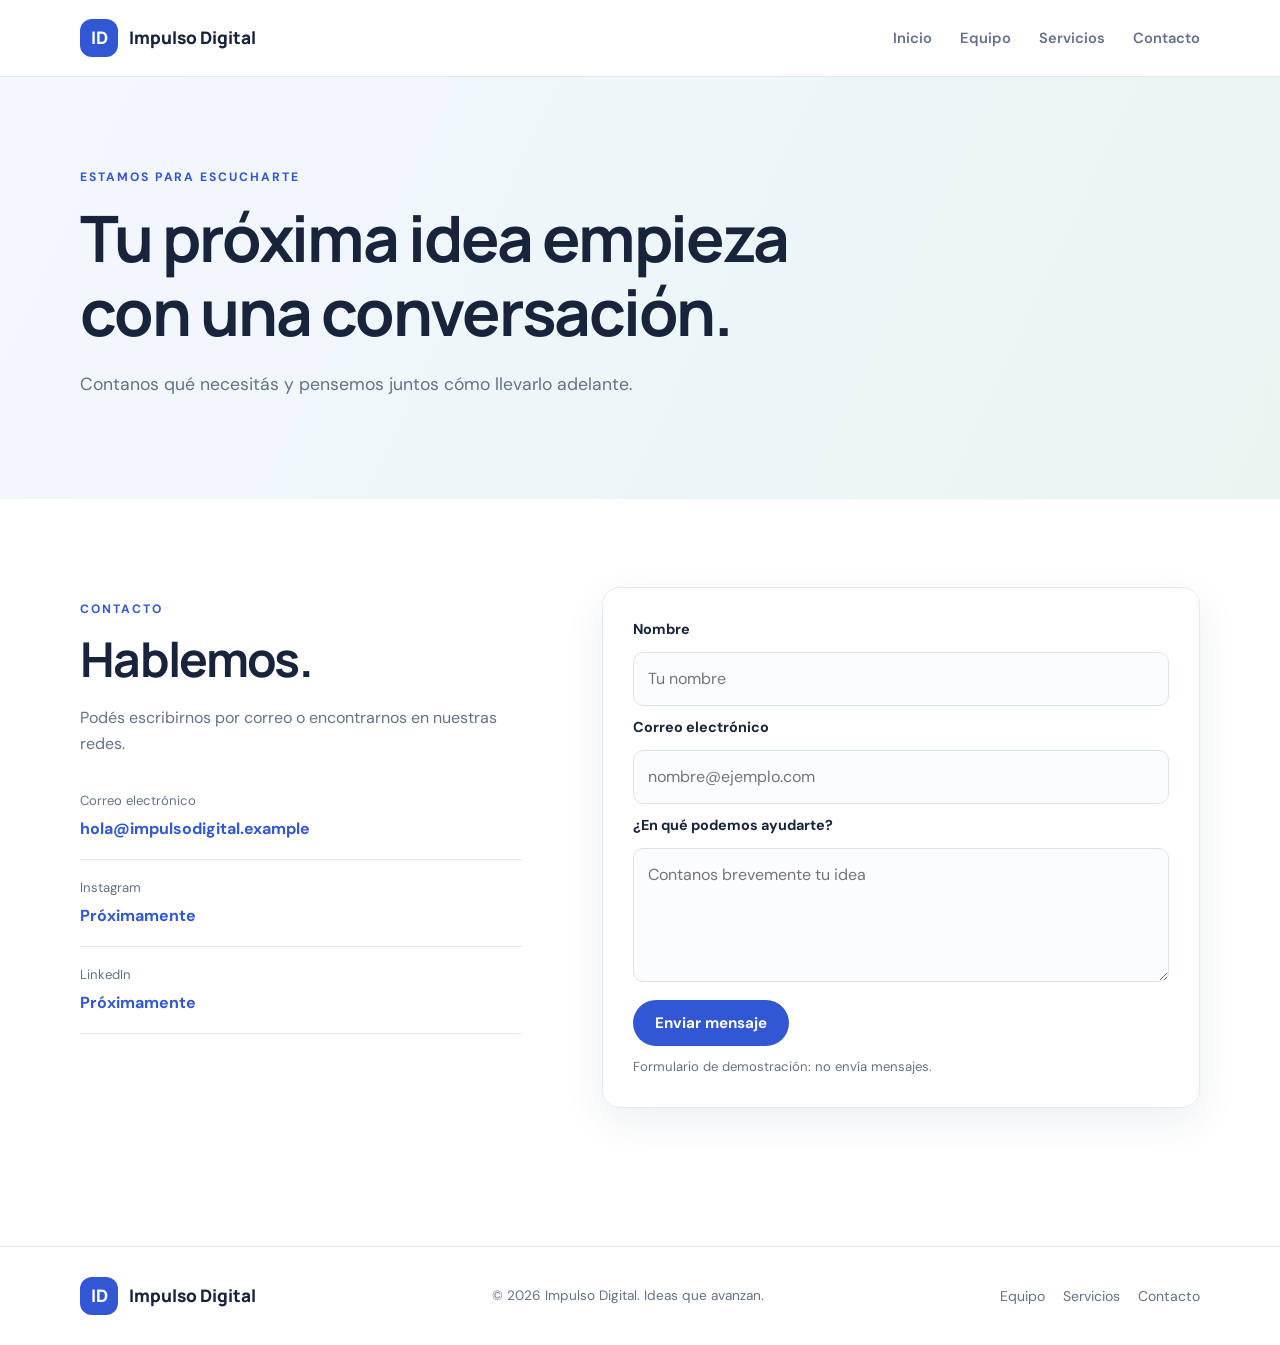
==== contacto.html @ 599c19f2 "Add files via upload" ====
<!DOCTYPE html>
<html lang="es">
<head>
  <meta charset="UTF-8">
  <meta name="viewport" content="width=device-width, initial-scale=1.0">
  <title>Impulso Digital | Contacto</title>
  <link rel="stylesheet" href="css/style.css">
</head>
<body>
  <div id="navbar-container"></div>

  <main>
    <section class="page-hero">
      <div class="container">
        <p class="eyebrow">ESTAMOS PARA ESCUCHARTE</p>
        <h1>Tu próxima idea empieza con una conversación.</h1>
        <p>Contanos qué necesitás y pensemos juntos cómo llevarlo adelante.</p>
      </div>
    </section>

    <section class="section">
      <div class="container contact-layout">
        <div class="contact-details">
          <p class="eyebrow">CONTACTO</p>
          <h2>Hablemos.</h2>
          <p>Podés escribirnos por correo o encontrarnos en nuestras redes.</p>

          <div class="contact-item">
            <span class="contact-label">Correo electrónico</span>
            <a href="mailto:hola@impulsodigital.example">hola@impulsodigital.example</a>
          </div>
          <div class="contact-item">
            <span class="contact-label">Instagram</span>
            <a href="#" target="_blank" rel="noopener">Próximamente</a>
          </div>
          <div class="contact-item">
            <span class="contact-label">LinkedIn</span>
            <a href="#" target="_blank" rel="noopener">Próximamente</a>
          </div>
        </div>

        <form class="contact-form" id="contact-form">
          <label for="name">Nombre</label>
          <input id="name" name="name" type="text" placeholder="Tu nombre" required>

          <label for="email">Correo electrónico</label>
          <input id="email" name="email" type="email" placeholder="nombre@ejemplo.com" required>

          <label for="message">¿En qué podemos ayudarte?</label>
          <textarea id="message" name="message" rows="4" placeholder="Contanos brevemente tu idea" required></textarea>

          <button class="button button-primary" type="submit">Enviar mensaje</button>
          <p class="form-feedback" id="form-feedback" aria-live="polite">Formulario de demostración: no envía mensajes.</p>
        </form>
      </div>
    </section>
  </main>

  <footer id="footer-container"></footer>
  <script src="js/navbar.js"></script>
  <script src="js/main.js"></script>
</body>
</html>
---- css/style.css ----
@import url('https://fonts.googleapis.com/css2?family=DM+Sans:wght@400;500;600;700&family=Manrope:wght@400;500;600;700;800&display=swap');

:root {
  --ink: #17243b;
  --muted: #64718a;
  --blue: #3157d5;
  --blue-dark: #203da5;
  --mint: #dff5ed;
  --paper: #ffffff;
  --soft: #f4f7fc;
  --line: #e5eaf2;
  --radius: 18px;
  --shadow: 0 14px 40px rgba(25, 45, 85, .08);
}

* {
  box-sizing: border-box;
}

html {
  scroll-behavior: smooth;
}

body {
  margin: 0;
  color: var(--ink);
  background: var(--paper);
  font-family: 'DM Sans', Arial, sans-serif;
  line-height: 1.65;
}

h1,
h2,
h3 {
  font-family: 'Manrope', Arial, sans-serif;
  line-height: 1.15;
  letter-spacing: -.035em;
}

h1 {
  max-width: 760px;
  margin: 14px 0 22px;
  font-size: clamp(2.7rem, 6vw, 5rem);
}

h2 {
  margin: 10px 0 18px;
  font-size: clamp(2rem, 4vw, 3rem);
}

h3 {
  margin: 8px 0;
  font-size: 1.25rem;
}

p {
  color: var(--muted);
}

a {
  color: inherit;
  text-decoration: none;
}

.container {
  width: min(1120px, calc(100% - 48px));
  margin: 0 auto;
}

.eyebrow {
  color: var(--blue);
  font-size: .76rem;
  font-weight: 700;
  letter-spacing: .16em;
}

.site-header {
  position: sticky;
  top: 0;
  z-index: 20;
  border-bottom: 1px solid var(--line);
  background: rgba(255, 255, 255, .94);
  backdrop-filter: blur(12px);
}

.nav-inner {
  display: flex;
  min-height: 76px;
  align-items: center;
  justify-content: space-between;
  gap: 24px;
}

.brand {
  display: flex;
  align-items: center;
  gap: 11px;
  font-family: 'Manrope', sans-serif;
  font-size: 1.08rem;
  font-weight: 800;
}

.brand-mark {
  display: grid;
  width: 38px;
  height: 38px;
  place-items: center;
  border-radius: 12px;
  color: white;
  background: var(--blue);
  font-weight: 800;
}

.nav-links {
  display: flex;
  align-items: center;
  gap: 28px;
}

.nav-links a {
  color: var(--muted);
  font-size: .92rem;
  font-weight: 600;
}

.nav-links a:hover,
.nav-links a.active {
  color: var(--blue);
}

.menu-toggle {
  display: none;
  padding: 8px 12px;
  border: 1px solid var(--line);
  border-radius: 10px;
  color: var(--ink);
  background: white;
  font-size: 1.2rem;
  cursor: pointer;
}

.hero {
  position: relative;
  overflow: hidden;
  padding: 112px 0 120px;
  background: linear-gradient(115deg, #f4f7ff 0%, #edf3ff 58%, #e2f5ef 100%);
}

.hero-content {
  position: relative;
  z-index: 2;
}

.hero-copy {
  max-width: 560px;
  margin: 0 0 32px;
  font-size: 1.18rem;
}

.hero-decoration {
  position: absolute;
  top: 50%;
  right: 8%;
  width: 350px;
  height: 350px;
  transform: translateY(-50%);
  opacity: .8;
}

.orbit {
  position: absolute;
  inset: 0;
  border: 1px solid rgba(49, 87, 213, .18);
  border-radius: 50%;
  transform: rotate(-25deg) scaleX(.7);
}

.orbit-two {
  inset: 36px -25px;
  border-color: rgba(33, 160, 125, .28);
  transform: rotate(35deg) scaleX(.72);
}

.orbit-center {
  position: absolute;
  top: 50%;
  left: 50%;
  display: grid;
  width: 116px;
  height: 116px;
  place-items: center;
  transform: translate(-50%, -50%);
  border-radius: 32px;
  color: white;
  background: var(--blue);
  box-shadow: 0 22px 50px rgba(49, 87, 213, .25);
  font: 800 2.2rem 'Manrope';
}

.button {
  display: inline-flex;
  align-items: center;
  justify-content: center;
  padding: 13px 22px;
  border: 0;
  border-radius: 999px;
  font: 700 .95rem 'DM Sans';
  cursor: pointer;
  transition: transform .2s, background .2s;
}

.button:hover {
  transform: translateY(-2px);
}

.button-primary {
  color: white;
  background: var(--blue);
}

.button-primary:hover {
  background: var(--blue-dark);
}

.button-light {
  color: var(--blue);
  background: white;
}

.section {
  padding: 88px 0;
}

.soft-section {
  background: var(--soft);
}

.two-column {
  display: grid;
  grid-template-columns: 1fr 1fr;
  align-items: start;
  gap: 80px;
}

.two-column p:first-child {
  margin-top: 0;
}

.text-link {
  display: inline-flex;
  align-items: center;
  gap: 10px;
  margin-top: 10px;
  color: var(--blue);
  font-weight: 700;
}

.section-heading {
  max-width: 680px;
  margin: 0 auto 42px;
  text-align: center;
}

.section-heading p {
  margin-bottom: 0;
}

.section-heading.align-left {
  margin-left: 0;
  text-align: left;
}

.card-grid {
  display: grid;
  gap: 22px;
}

.three-cards {
  grid-template-columns: repeat(3, 1fr);
}

.info-card {
  padding: 30px;
  border: 1px solid var(--line);
  border-radius: var(--radius);
  background: white;
  box-shadow: 0 8px 25px rgba(25, 45, 85, .03);
}

.info-card p {
  margin-bottom: 0;
}

.card-icon {
  display: inline-grid;
  width: 42px;
  height: 42px;
  place-items: center;
  border-radius: 13px;
  color: var(--blue);
  background: #edf1ff;
  font-weight: 800;
}

.center-action {
  margin-top: 28px;
  text-align: center;
}

.cta-section {
  padding-top: 20px;
}

.cta-panel {
  display: flex;
  align-items: center;
  justify-content: space-between;
  gap: 30px;
  padding: 42px 48px;
  border-radius: 24px;
  background: var(--ink);
}

.cta-panel h2 {
  max-width: 650px;
  margin-bottom: 0;
  color: white;
}

.cta-panel .eyebrow {
  color: #a9baff;
}

.page-hero {
  padding: 78px 0 82px;
  background: linear-gradient(115deg, #f4f7ff, #e8f5f1);
}

.page-hero h1 {
  max-width: 800px;
  font-size: clamp(2.5rem, 5vw, 4.2rem);
}

.page-hero p:last-child {
  max-width: 650px;
  font-size: 1.1rem;
}

.team-grid {
  display: grid;
  grid-template-columns: repeat(3, 1fr);
  gap: 22px;
}

.team-card {
  overflow: hidden;
  border: 1px solid var(--line);
  border-radius: var(--radius);
  background: white;
  box-shadow: var(--shadow);
}

.avatar {
  display: grid;
  height: 170px;
  place-items: center;
  color: white;
  font: 800 2.7rem 'Manrope';
  letter-spacing: -.06em;
}

.avatar-a {
  background: linear-gradient(135deg, #3157d5, #8a9df0);
}

.avatar-b {
  background: linear-gradient(135deg, #1a927e, #8bd7c3);
}

.avatar-c {
  background: linear-gradient(135deg, #d17b48, #f0c08b);
}

.avatar-d {
  background: linear-gradient(135deg, #684db5, #b2a0e8);
}

.avatar-e {
  background: linear-gradient(135deg, #bb527c, #f0a4be);
}

.team-card-body {
  padding: 22px;
}

.team-card-body p {
  margin: 8px 0;
}

.team-role {
  color: var(--blue);
  font-size: .75rem;
  font-weight: 700;
  text-transform: uppercase;
  letter-spacing: .1em;
}

.notice {
  margin-top: 30px;
  padding: 14px 18px;
  border-radius: 12px;
  background: #fff8e8;
  font-size: .88rem;
}

.service-list {
  max-width: 900px;
}

.service-row {
  display: grid;
  grid-template-columns: 70px 1fr 40px;
  align-items: start;
  gap: 24px;
  padding: 30px 0;
  border-bottom: 1px solid var(--line);
}

.service-row:first-child {
  padding-top: 0;
}

.service-number {
  color: var(--blue);
  font: 800 1.4rem 'Manrope';
}

.service-row h2 {
  margin: 0 0 10px;
  font-size: 1.7rem;
}

.service-row p {
  max-width: 700px;
  margin: 0;
}

.service-arrow {
  color: var(--blue);
  font-size: 1.5rem;
}

.contact-layout {
  display: grid;
  grid-template-columns: .85fr 1.15fr;
  gap: 80px;
}

.contact-details h2 {
  font-size: 3rem;
}

.contact-item {
  padding: 17px 0;
  border-bottom: 1px solid var(--line);
}

.contact-label {
  display: block;
  margin-bottom: 4px;
  color: var(--muted);
  font-size: .82rem;
}

.contact-item a {
  color: var(--blue);
  font-weight: 700;
}

.contact-form {
  display: grid;
  gap: 10px;
  padding: 30px;
  border: 1px solid var(--line);
  border-radius: var(--radius);
  box-shadow: var(--shadow);
}

.contact-form label {
  font-size: .9rem;
  font-weight: 700;
}

.contact-form input,
.contact-form textarea {
  width: 100%;
  padding: 13px 14px;
  border: 1px solid #dce3ef;
  border-radius: 10px;
  color: var(--ink);
  background: #fbfcff;
  font: inherit;
}

.contact-form input:focus,
.contact-form textarea:focus {
  outline: 2px solid #cbd6ff;
  border-color: var(--blue);
}

.contact-form .button {
  justify-self: start;
  margin-top: 8px;
}

.form-feedback {
  margin: 0;
  font-size: .82rem;
}

.site-footer {
  margin-top: 50px;
  padding: 30px 0;
  border-top: 1px solid var(--line);
}

.footer-inner {
  display: flex;
  align-items: center;
  justify-content: space-between;
  gap: 20px;
}

.footer-inner p {
  margin: 0;
  font-size: .85rem;
}

.footer-links {
  display: flex;
  gap: 18px;
  color: var(--muted);
  font-size: .88rem;
}

@media (max-width: 850px) {
  .hero-decoration {
    right: -120px;
    opacity: .25;
  }

  .two-column,
  .contact-layout {
    grid-template-columns: 1fr;
    gap: 28px;
  }

  .team-grid {
    grid-template-columns: repeat(2, 1fr);
  }

  .three-cards {
    grid-template-columns: 1fr;
  }
}

@media (max-width: 620px) {
  .container {
    width: min(100% - 32px, 1120px);
  }

  .hero {
    padding: 78px 0 84px;
  }

  .hero-decoration {
    display: none;
  }

  .section {
    padding: 62px 0;
  }

  .nav-inner {
    min-height: 68px;
  }

  .menu-toggle {
    display: inline-block;
  }

  .nav-links {
    position: absolute;
    top: 68px;
    right: 0;
    left: 0;
    display: none;
    flex-direction: column;
    align-items: flex-start;
    gap: 16px;
    padding: 18px 24px 24px;
    border-bottom: 1px solid var(--line);
    background: white;
  }

  .nav-links.is-open {
    display: flex;
  }

  .team-grid {
    grid-template-columns: 1fr;
  }

  .cta-panel {
    align-items: flex-start;
    flex-direction: column;
    padding: 30px 24px;
  }

  .service-row {
    grid-template-columns: 42px 1fr;
    gap: 14px;
  }

  .service-arrow {
    display: none;
  }

  .contact-form {
    padding: 22px;
  }

  .footer-inner {
    align-items: flex-start;
    flex-direction: column;
  }
}
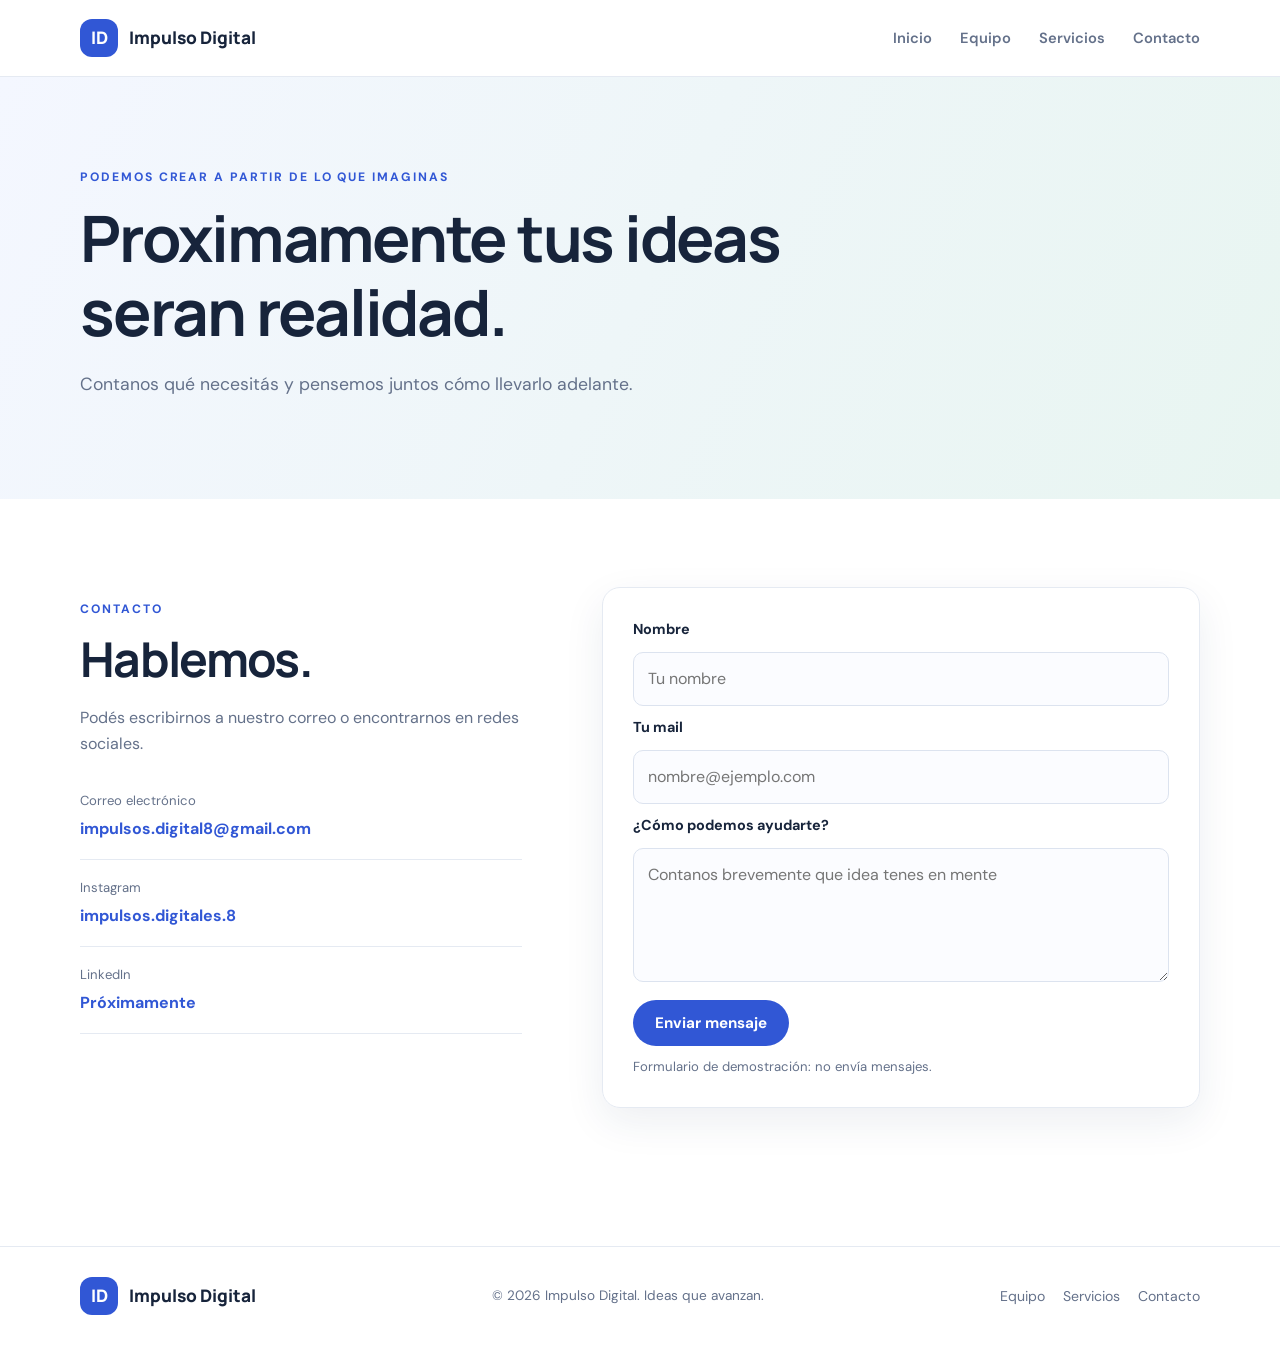
==== commit db7a0619: "ariadna krstff modifico seccion contacto" ====
--- a/contacto.html
+++ b/contacto.html
@@ -12,8 +12,8 @@
   <main>
     <section class="page-hero">
       <div class="container">
-        <p class="eyebrow">ESTAMOS PARA ESCUCHARTE</p>
-        <h1>Tu próxima idea empieza con una conversación.</h1>
+        <p class="eyebrow">PODEMOS CREAR A PARTIR DE LO QUE IMAGINAS</p>
+        <h1>Proximamente tus ideas seran realidad.</h1>
         <p>Contanos qué necesitás y pensemos juntos cómo llevarlo adelante.</p>
       </div>
     </section>
@@ -23,15 +23,15 @@
         <div class="contact-details">
           <p class="eyebrow">CONTACTO</p>
           <h2>Hablemos.</h2>
-          <p>Podés escribirnos por correo o encontrarnos en nuestras redes.</p>
+          <p>Podés escribirnos a nuestro correo o encontrarnos en redes sociales.</p>
 
           <div class="contact-item">
             <span class="contact-label">Correo electrónico</span>
-            <a href="mailto:hola@impulsodigital.example">hola@impulsodigital.example</a>
+            <a href="mailto:impulsos.digital8@gmail.com">impulsos.digital8@gmail.com</a>
           </div>
           <div class="contact-item">
             <span class="contact-label">Instagram</span>
-            <a href="#" target="_blank" rel="noopener">Próximamente</a>
+            <a href="https://www.instagram.com/impulsos.digitales.8/" target="" rel="noopener">impulsos.digitales.8</a>
           </div>
           <div class="contact-item">
             <span class="contact-label">LinkedIn</span>
@@ -43,11 +43,11 @@
           <label for="name">Nombre</label>
           <input id="name" name="name" type="text" placeholder="Tu nombre" required>
 
-          <label for="email">Correo electrónico</label>
+          <label for="email">Tu mail</label>
           <input id="email" name="email" type="email" placeholder="nombre@ejemplo.com" required>
 
-          <label for="message">¿En qué podemos ayudarte?</label>
-          <textarea id="message" name="message" rows="4" placeholder="Contanos brevemente tu idea" required></textarea>
+          <label for="message">¿Cómo podemos ayudarte?</label>
+          <textarea id="message" name="message" rows="4" placeholder="Contanos brevemente que idea tenes en mente" required></textarea>
 
           <button class="button button-primary" type="submit">Enviar mensaje</button>
           <p class="form-feedback" id="form-feedback" aria-live="polite">Formulario de demostración: no envía mensajes.</p>
--- a/css/style.css
+++ b/css/style.css
@@ -324,7 +324,7 @@
 .cta-panel h2 {
   max-width: 650px;
   margin-bottom: 0;
-  color: white;
+  color: rgb(14, 102, 58);
 }
 
 .cta-panel .eyebrow {
@@ -356,7 +356,7 @@
   overflow: hidden;
   border: 1px solid var(--line);
   border-radius: var(--radius);
-  background: white;
+  background: rgb(138, 64, 64);
   box-shadow: var(--shadow);
 }
 
@@ -409,7 +409,7 @@
   margin-top: 30px;
   padding: 14px 18px;
   border-radius: 12px;
-  background: #fff8e8;
+  background: #aa7d13;
   font-size: .88rem;
 }
 
